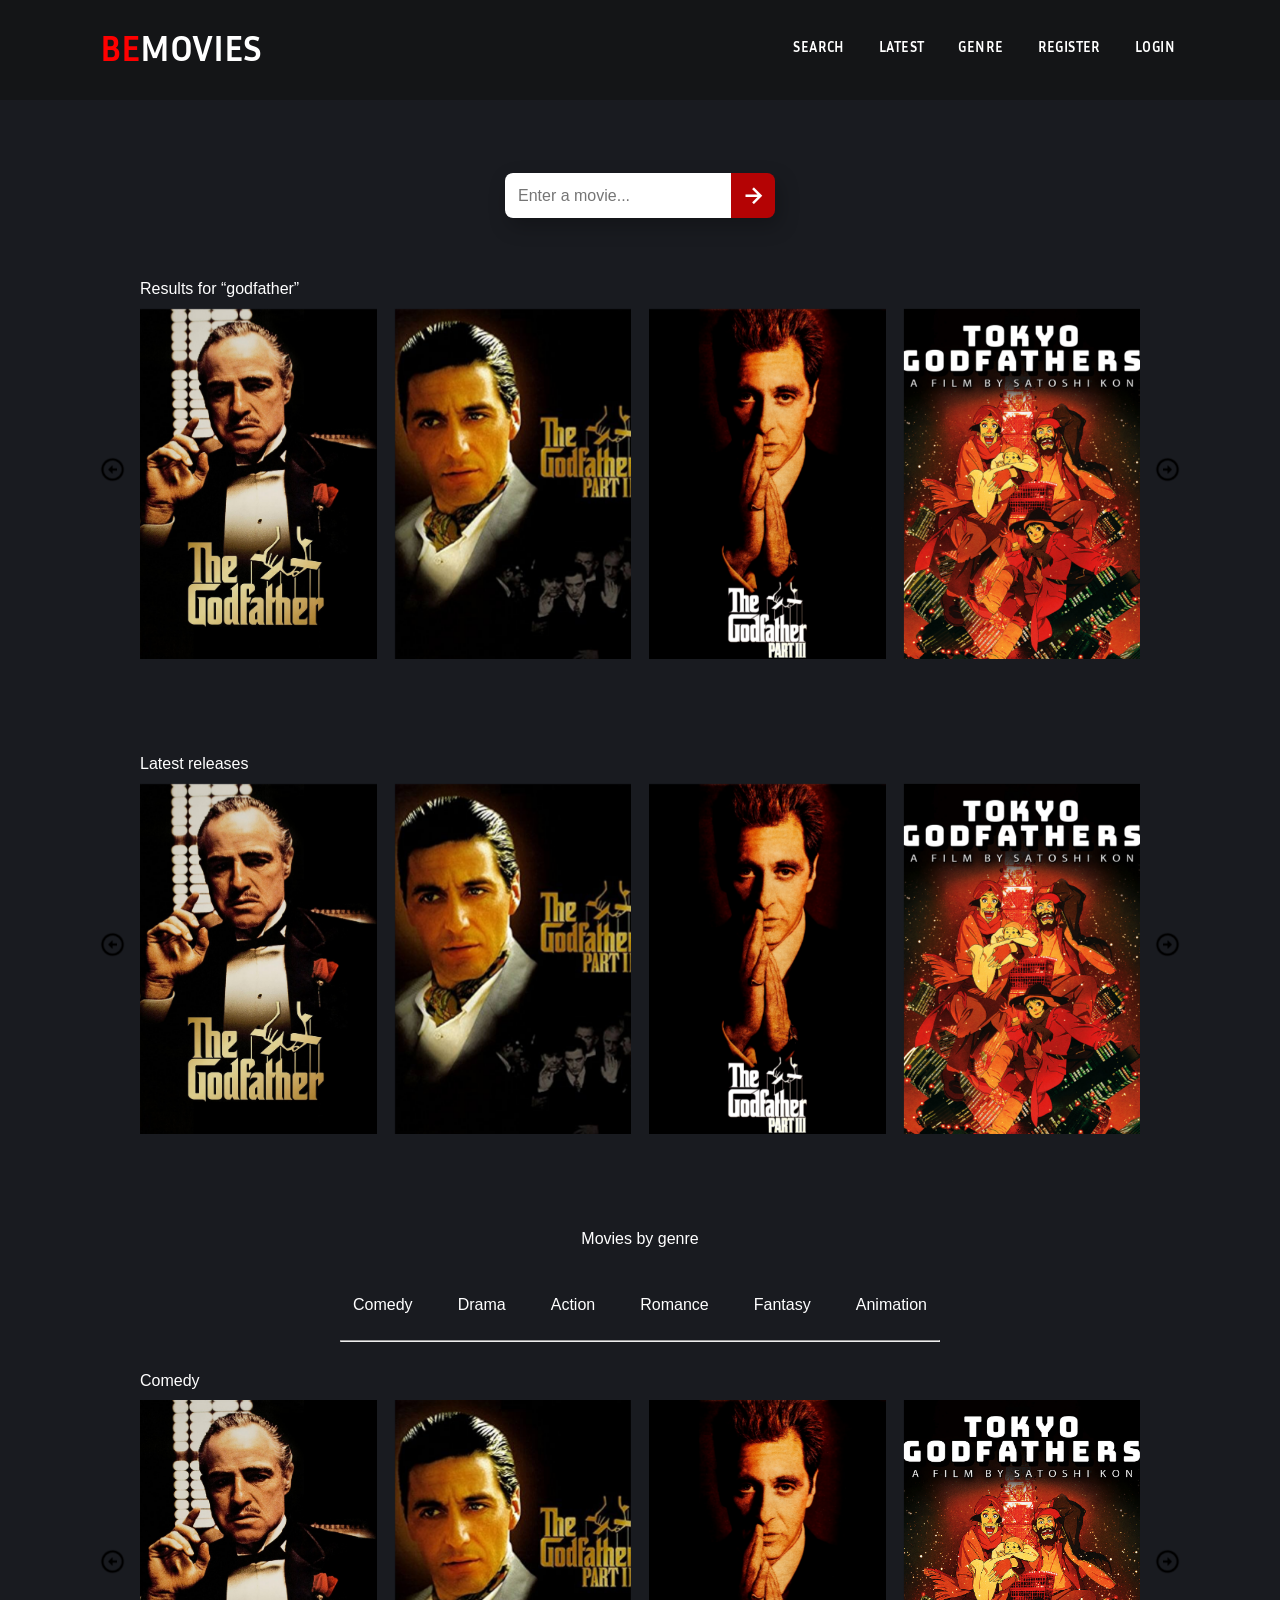
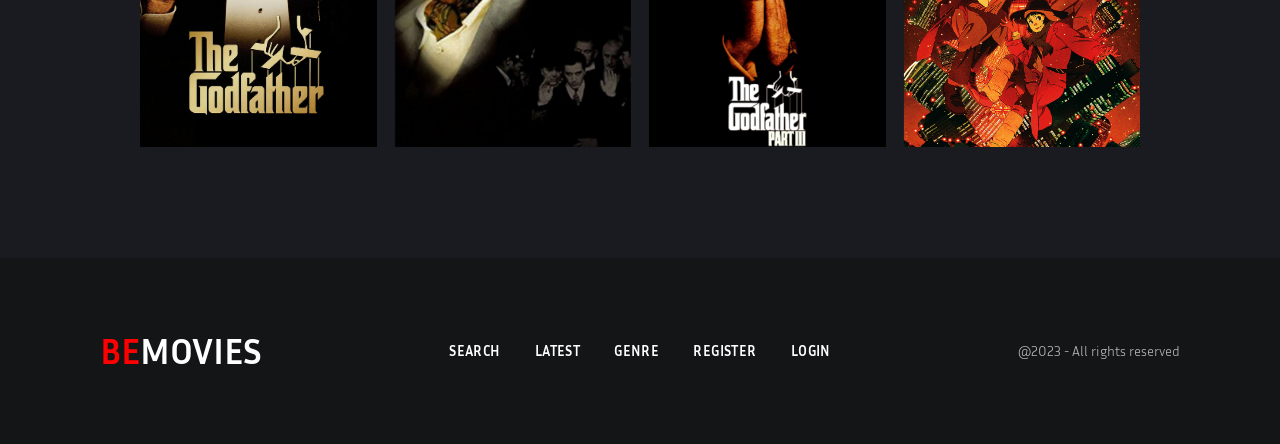
==== Antoine/index.html @ 2b1dd42c "Exo" ====
<!DOCTYPE html>
<html lang="en">
  <head>
    <meta charset="UTF-8" />
    <meta name="viewport" content="width=device-width, initial-scale=1.0" />
    <title>BeMovies</title>
    <link rel="stylesheet" href="sass/main.css" />
    <link rel='stylesheet' href='https://unpkg.com/boxicons@2.1.4/css/boxicons.min.css' />
    <link rel="stylesheet" href="https://cdn.jsdelivr.net/npm/swiper@11/swiper-bundle.min.css" />
  </head>

  <body>

    <div class="overlay-modalRegisterLogin"></div>
    <div class="overlay-modalMovie"></div>


    <section class="modalRegisterLogin">
      <div class="modalRegisterLogin__close">
        <svg xmlns="http://www.w3.org/2000/svg" fill="none" viewBox="0 0 24 24" stroke-width="1.5" stroke="currentColor" class="size-6">
          <path stroke-linecap="round" stroke-linejoin="round" d="M6 18 18 6M6 6l12 12" />
        </svg>
      </div>
      <div class="modalRegisterLogin__header">
        <div class="left">
          <button type="button" class="signup-part">signup</button>
        </div>
        <div class="right">
          <button type="button" class="login-part">login</button>
        </div>
      </div>
      <div class="modalRegisterLogin__content">
        <form action="" class="info">
          <input type="text" name="username" id="username" placeholder="Username">
          <input type="text" name="password" id="password" placeholder="Password">
          <input type="checkbox" name="remember" id="remember">
          <label for="remember">Remember me</label>
        </form>
        <button type="submit" class="login-submit">login</button>
        <a href="" class="forgot-pswd">I forgot my password</a>
        <p>Not a member yer ? <span>Sign up</span></p>
      </div>
    </section>


    <section class="modalMovie">
      <div class="modalMovie__close">
        <svg xmlns="http://www.w3.org/2000/svg" fill="none" viewBox="0 0 24 24" stroke-width="1.5" stroke="currentColor" class="size-6">
          <path stroke-linecap="round" stroke-linejoin="round" d="M6 18 18 6M6 6l12 12" />
        </svg>
      </div>
      <div class="modalMovie__content">
        <div class="modalMovie__content__image">
          <img class="imageModalMovie" src="images/1.jpg" alt="image du film cliqué">
        </div>
        <div class="modalMovie__content__info">
          <div class="modalMovie__content__info__top">
            <h3 class="titleMovie">The Godfather</h3>
            <h5 class="yearMovie">1972</h5>
            <div class="noteMovie">
              <svg class="noteMovie__star" width="21" height="21" viewBox="0 0 21 21" fill="none" xmlns="http://www.w3.org/2000/svg">
                <path d="M9.15593 1.01863C9.57965 -0.339543 11.42 -0.339543 11.8423 1.01863L13.3536 5.87324C13.4459 6.16889 13.6254 6.42651 13.8664 6.60925C14.1073 6.792 14.3975 6.89053 14.6953 6.89076H19.585C20.9536 6.89076 21.5214 8.71935 20.4155 9.55991L16.4608 12.5594C16.2193 12.7423 16.0395 13.0003 15.9472 13.2965C15.8548 13.5927 15.8547 13.9118 15.9467 14.2081L17.458 19.0627C17.8817 20.4209 16.3916 21.5519 15.2829 20.7114L11.3282 17.7119C11.087 17.529 10.7965 17.4306 10.4984 17.4306C10.2003 17.4306 9.90986 17.529 9.66863 17.7119L5.71393 20.7114C4.60661 21.5519 3.11795 20.4209 3.54026 19.0627L5.05152 14.2081C5.14357 13.9118 5.1434 13.5927 5.05105 13.2965C4.95869 13.0003 4.77888 12.7423 4.53741 12.5594L0.58412 9.56139C-0.521783 8.72083 0.0474111 6.89224 1.41461 6.89224H6.3029C6.60098 6.89232 6.89144 6.79393 7.13271 6.61116C7.37398 6.42839 7.55368 6.17061 7.64608 5.87471L9.15734 1.0201L9.15593 1.01863Z" fill="#CC0000"/>
                </svg>
              <span class="noteMovie__number">8.7</span>
            </div>
            <h4 class="genreMovie">Crime / Drama</h4>
            <p class="synopsis">Spanning the years 1945 to 1955, a chronicle of the fictional Italian-American Corleone crime family. When organized crime family patriarch, Vito Corleone barely survives an attempt on his life, his youngest son, Michael steps in to take care of the would-be killers, launching a campaign of bloody revenge.</p>
          </div>
          <div class="modalMovie__content__info__bottom">
            <h4 class="castTitle">cast :</h4>
            <p class="castMovie">Marlon Brando, Al Pacino, James Caan,
              Robert Duvall</p>
          </div>
        </div>
      </div>
    </section>


    <header>
      <section class="container">
        <div class="title">
          <h2><span class="redBE">Be</span>Movies</h2>
        </div>
        <div class="menu">
          <a href="">search</a>
          <a href="">latest</a>
          <a href="">genre</a>
          <button type="button" class="popup register">register</button>
          <button type="button" class="popup login">login</button>
        </div>
      </section>
    </header>


    <section class="container">
      <div class="search">
        <form action="" class="searchBar">
          <input
            type="search"
            name="searchMovie"
            id="searchMovie"
            placeholder="Enter a movie..."
          />
          <button type="submit" title="btn-search">
            <i class='bx bx-right-arrow-alt icon'></i>
          </button>
        </form>
      </div>
    </section>


    <section class="resultMovies-container">
      <div class="resultMovies">
        <p>Results for “godfather”</p>

        <div class="swiper-container">
          <div class="swiper-wrapper">
            <div class="swiper-slide">
                <img class="imageOpenModal" src="images/1.jpg" alt="image 1">
            </div>
            <div class="swiper-slide">
                <img class="imageOpenModal" src="images/2.jpg" alt="image 2">
            </div>
            <div class="swiper-slide">
                <img class="imageOpenModal" src="images/3.jpg" alt="image 3">
            </div>
            <div class="swiper-slide">
                <img class="imageOpenModal" src="images/4.jpg" alt="image 4">
            </div>
            <div class="swiper-slide">
                <img class="imageOpenModal" src="images/2.jpg" alt="image 2">
            </div>
            <div class="swiper-slide">
                <img class="imageOpenModal" src="images/1.jpg" alt="image 1">
            </div>
            <div class="swiper-slide">
                <img class="imageOpenModal" src="images/4.jpg" alt="image 4">
            </div>
            <div class="swiper-slide">
                <img class="imageOpenModal" src="images/3.jpg" alt="image 3">
            </div>
          </div>

          <!-- faut essayer de mettre les flèches comme icon et pas en image, comme ça on peut changer le style, couleur, etc -->
          <!-- <i class='bx bx-left-arrow-circle swiper-button-prev'></i>
          <i class='bx bx-right-arrow-circle swiper-button-next'></i> -->
          <img class="swiper-button-prev" src="images/prev.png" alt="btn prev">
          <img class="swiper-button-next" src="images/next.png" alt="btn next">

        </div>
      </div>
    </section>


    <section class="latestMovies-container">
      <div class="latestMovies">
        <p>Latest releases</p>

        <div class="swiper-container">
          <div class="swiper-wrapper">
            <div class="swiper-slide">
                <img class="imageOpenModal" src="images/1.jpg" alt="image 1">
            </div>
            <div class="swiper-slide">
                <img class="imageOpenModal" src="images/2.jpg" alt="image 2">
            </div>
            <div class="swiper-slide">
                <img class="imageOpenModal" src="images/3.jpg" alt="image 3">
            </div>
            <div class="swiper-slide">
                <img class="imageOpenModal" src="images/4.jpg" alt="image 4">
            </div>
            <div class="swiper-slide">
                <img class="imageOpenModal" src="images/2.jpg" alt="image 2">
            </div>
            <div class="swiper-slide">
                <img class="imageOpenModal" src="images/1.jpg" alt="image 1">
            </div>
            <div class="swiper-slide">
                <img class="imageOpenModal" src="images/4.jpg" alt="image 4">
            </div>
            <div class="swiper-slide">
                <img class="imageOpenModal" src="images/3.jpg" alt="image 3">
            </div>
          </div>

          <img class="swiper-button-prev" src="images/prev.png" alt="btn prev">
          <img class="swiper-button-next" src="images/next.png" alt="btn next">

        </div>
      </div>
    </section>


    <section class="genreMovies-container">
      <div class="genreMovies-top">
        <h3 class="genre-title">Movies by genre</h3>

        <div class="genre-buttons">
          <button class="btn comedy">Comedy</button>
          <button class="btn drama">Drama</button>
          <button class="btn action">Action</button>
          <button class="btn romance">Romance</button>
          <button class="btn fantasy">Fantasy</button>
          <button class="btn animation">Animation</button>
        </div>

        <hr>
      </div>

      <div class="genreMovies-bottom">
        <div class="genreMovies">
          <p>Comedy</p>

          <div class="swiper-container">
            <div class="swiper-wrapper">
              <div class="swiper-slide">
                  <img class="imageOpenModal" src="images/1.jpg" alt="image 1">
              </div>
              <div class="swiper-slide">
                  <img class="imageOpenModal" src="images/2.jpg" alt="image 2">
              </div>
              <div class="swiper-slide">
                  <img class="imageOpenModal" src="images/3.jpg" alt="image 3">
              </div>
              <div class="swiper-slide">
                  <img class="imageOpenModal" src="images/4.jpg" alt="image 4">
              </div>
              <div class="swiper-slide">
                  <img class="imageOpenModal" src="images/2.jpg" alt="image 2">
              </div>
              <div class="swiper-slide">
                  <img class="imageOpenModal" src="images/1.jpg" alt="image 1">
              </div>
              <div class="swiper-slide">
                  <img class="imageOpenModal" src="images/4.jpg" alt="image 4">
              </div>
              <div class="swiper-slide">
                  <img class="imageOpenModal" src="images/3.jpg" alt="image 3">
              </div>
            </div>

            <img class="swiper-button-prev" src="images/prev.png" alt="btn prev">
            <img class="swiper-button-next" src="images/next.png" alt="btn next">

          </div>
        </div>
      </div>
    </section>


    <footer>
      <section class="container">
        <div class="title">
          <h2><span class="redBE">Be</span>Movies</h2>
        </div>
        <div class="menu">
          <a href="">search</a>
          <a href="">latest</a>
          <a href="">genre</a>
          <a href="">register</a>
          <a href="">login</a>
        </div>
        <div class="rights">
          <p>@2023 - All rights reserved</p>
        </div>
      </section>
    </footer>


    <script src="https://cdn.jsdelivr.net/npm/swiper@11/swiper-bundle.min.js"></script>
    <script src="javascript/swiper.js"></script>
    <script src="javascript/popupRegisterLogin.js"></script>
    <script src="javascript/popupMovie.js"></script>
  </body>
</html>
---- Antoine/sass/main.css ----
@charset "UTF-8";
@import url("https://fonts.googleapis.com/css2?family=Inria+Sans:ital,wght@0,300;0,400;0,700;1,300;1,400;1,700&display=swap");
/* Suppression des marges et des espacements par défaut */
*,
*::before,
*::after {
  margin: 0;
  padding: 0;
  box-sizing: border-box;
}

/* Ajustement des éléments HTML de base */
html, body {
  height: 100%;
  font-size: 100%;
  font-family: Arial, sans-serif;
  line-height: 1.5;
}

/* Suppression des styles par défaut des listes */
ul, ol {
  list-style: none;
}

/* Suppression du soulignement par défaut des liens */
a {
  text-decoration: none;
  color: inherit;
}

/* Réinitialisation des styles de table */
table {
  border-collapse: collapse;
  border-spacing: 0;
}

/* Réinitialisation des boutons */
button {
  background: none;
  border: none;
  cursor: pointer;
}

/* Assure que les images ne débordent pas de leur conteneur */
img,
video {
  max-width: 100%;
  height: 100%;
  display: block;
  -o-object-fit: contain;
     object-fit: contain;
}

.overlay-modalRegisterLogin {
  position: fixed;
  top: 0;
  left: 0;
  width: 100vw;
  height: 100vh;
  background-color: rgba(0, 0, 0, 0.59);
  z-index: 999;
  display: none;
}

.overlay-modalMovie {
  position: fixed;
  top: 0;
  left: 0;
  width: 100vw;
  height: 100vh;
  background-color: rgba(0, 0, 0, 0.59);
  z-index: 999;
  display: none;
}

.container {
  max-width: 1080px;
  margin: 0 auto;
  display: flex;
  justify-content: space-between;
  align-items: center;
}

/* @use "../utils/index4"; */
header {
  background-color: #141517;
  height: 100px;
  padding: 26px 0;
  font-family: "Inria Sans";
}
header .title h2 {
  text-transform: uppercase;
  color: white;
  font-weight: 700;
  font-size: 36px;
  line-height: 43.16px;
  cursor: pointer;
}
header .title h2 .redBE {
  color: red;
}
header .menu {
  display: flex;
  justify-content: center;
  gap: 24px;
}
header .menu a, header .menu button {
  font-family: "Inria Sans";
  color: #FFFFFF;
  text-decoration: none;
  text-transform: uppercase;
  font-size: 14px;
  font-weight: 700;
  line-height: 16.79px;
  letter-spacing: 0.03em;
  text-align: left;
  padding: 3px 5px;
}
header .menu a:hover, header .menu button:hover {
  background-color: #CC0000;
  border-radius: 6px;
}

/* @use '../utils/mixins'; */
footer {
  background-color: #141517;
  height: 186px;
  padding: 71px 0;
  font-family: "Inria Sans";
}
footer .title h2 {
  text-transform: uppercase;
  color: white;
  font-weight: 700;
  font-size: 36px;
  line-height: 43.16px;
}
footer .title h2 .redBE {
  color: red;
}
footer .menu {
  display: flex;
  justify-content: center;
  gap: 24px;
}
footer .menu a {
  color: #FFFFFF;
  text-decoration: none;
  text-transform: uppercase;
  font-size: 14px;
  font-weight: 700;
  line-height: 16.79px;
  letter-spacing: 0.03em;
  text-align: left;
  padding: 3px 5px;
}
footer .menu a:hover {
  background-color: #CC0000;
  border-radius: 6px;
}
footer .rights {
  color: #B8B8B8;
  font-weight: 300;
  font-size: 14px;
  line-height: 16.79px;
}

body {
  width: 100vw;
  height: 100vh;
  background-color: #191B20;
}

.search {
  margin: 73px auto 61px;
}
.search .searchBar {
  display: flex;
  align-items: center;
  overflow: hidden;
  max-width: 300px;
  border-radius: 8px;
  box-shadow: 4px 8px 20px 0px rgba(0, 0, 0, 0.2509803922);
}
.search .searchBar input {
  flex: 1;
  border: none;
  background-color: white;
  font-size: 16px;
  font-weight: 400;
  line-height: 19.36px;
  text-align: left;
  color: #000000;
  padding: 13px;
  outline: none;
}
.search .searchBar button {
  background-color: rgba(204, 0, 0, 0.8705882353);
  color: white;
  font-size: 30px;
  display: flex;
  align-items: center;
  justify-content: center;
  height: 45.3px;
  width: 44px;
}
.search .searchBar button:hover {
  background-color: #fd0000;
}

.resultMovies-container {
  position: relative;
  max-width: 1080px;
  height: 380px;
  margin: 0 auto 95px;
  padding: 0 40px;
  /* border: 1px solid greenyellow; //juste pour voir */
}
.resultMovies-container .resultMovies {
  height: 100%;
  overflow: hidden;
  /* border: 1px solid blue; //juste pour voir */
}
.resultMovies-container .resultMovies p {
  color: #FFFFFF;
  margin-bottom: 10px;
  font-size: 16px;
  font-weight: 400;
  line-height: 19.36px;
  text-align: left;
}
.resultMovies-container .resultMovies .swiper-container {
  height: 100%;
  width: 100%;
  /* border: 1px solid red; //juste pour voir */
}
.resultMovies-container .resultMovies .swiper-container .swiper-slide {
  text-align: center;
  display: flex;
  justify-content: center;
  align-items: center;
  height: 100%;
  -o-object-fit: cover;
     object-fit: cover;
  cursor: pointer;
  /* border: 0.1px solid yellow; //juste pour voir */
}
.resultMovies-container .resultMovies .swiper-container .swiper-slide img {
  height: 100%;
  -o-object-fit: cover;
     object-fit: cover;
}
.resultMovies-container .resultMovies .swiper-container .swiper-button-prev {
  left: -1px;
  /* position: absolute;
  top: 50%;
  transform: translateY(-50%);
  cursor: pointer; */
}
.resultMovies-container .resultMovies .swiper-container .swiper-button-next {
  right: -1px;
  /* position: absolute;
  top: 50%;
  transform: translateY(-50%);
  cursor: pointer; */
}

.latestMovies-container {
  position: relative;
  max-width: 1080px;
  height: 380px;
  margin: 0 auto 95px;
  padding: 0 40px;
  /* border: 1px solid greenyellow; //juste pour voir */
}
.latestMovies-container .latestMovies {
  height: 100%;
  overflow: hidden;
  /* border: 1px solid blue; //juste pour voir */
}
.latestMovies-container .latestMovies p {
  color: #FFFFFF;
  margin-bottom: 10px;
  font-size: 16px;
  font-weight: 400;
  line-height: 19.36px;
  text-align: left;
}
.latestMovies-container .latestMovies .swiper-container {
  height: 100%;
  width: 100%;
  /* border: 1px solid red; //juste pour voir */
}
.latestMovies-container .latestMovies .swiper-container .swiper-slide {
  text-align: center;
  display: flex;
  justify-content: center;
  align-items: center;
  height: 100%;
  -o-object-fit: cover;
     object-fit: cover;
  cursor: pointer;
  /* border: 0.1px solid yellow; //juste pour voir */
}
.latestMovies-container .latestMovies .swiper-container .swiper-slide img {
  -o-object-fit: cover;
     object-fit: cover;
}
.latestMovies-container .latestMovies .swiper-container .swiper-button-prev {
  left: -1px;
  /* position: absolute;
  top: 50%;
  transform: translateY(-50%);
  cursor: pointer; */
}
.latestMovies-container .latestMovies .swiper-container .swiper-button-next {
  right: -1px;
  /* position: absolute;
  top: 50%;
  transform: translateY(-50%);
  cursor: pointer; */
}

.genreMovies-container {
  max-width: 1080px;
  height: 520px;
  margin: 0 auto 109px;
  /* border: 1px solid greenyellow; //juste pour voir */
}
.genreMovies-container .genreMovies-top {
  padding: 0 40px;
  /* border: 1px solid red; //juste pour voir */
}
.genreMovies-container .genreMovies-top .genre-title {
  font-size: 16px;
  font-weight: 400;
  line-height: 19.36px;
  text-align: center;
  color: #FFFFFF;
  margin-bottom: 39px;
}
.genreMovies-container .genreMovies-top .genre-buttons {
  max-width: 588px;
  margin: 0 auto 19px;
  display: flex;
  justify-content: space-between;
  align-items: center;
}
.genreMovies-container .genreMovies-top .genre-buttons .btn {
  font-size: 16px;
  font-weight: 400;
  line-height: 19.36px;
  color: #FFFFFF;
  padding: 7px;
}
.genreMovies-container .genreMovies-top .genre-buttons .btn:hover {
  background-color: #CC0000;
  box-shadow: 0px 4px 4px 0px rgba(0, 0, 0, 0.2509803922);
  border-radius: 8px;
}
.genreMovies-container .genreMovies-top hr {
  max-width: 600px;
  margin: 0 auto 29px;
  color: #FFFFFF;
}
.genreMovies-container .genreMovies-bottom {
  position: relative;
  padding: 0 40px;
  height: 380px;
  /* border: 1px solid purple; //juste pour voir */
}
.genreMovies-container .genreMovies-bottom .genreMovies {
  height: 99%;
  overflow: hidden;
  /* border: 1px solid blue; //juste pour voir */
}
.genreMovies-container .genreMovies-bottom .genreMovies p {
  color: #FFFFFF;
  margin-bottom: 10px;
  font-size: 16px;
  font-weight: 400;
  line-height: 19.36px;
  text-align: left;
}
.genreMovies-container .genreMovies-bottom .genreMovies .swiper-container {
  height: 100%;
  width: 100%;
  /* border: 1px solid red; //juste pour voir */
}
.genreMovies-container .genreMovies-bottom .genreMovies .swiper-container .swiper-slide {
  text-align: center;
  display: flex;
  justify-content: center;
  align-items: center;
  height: 100%;
  -o-object-fit: cover;
     object-fit: cover;
  cursor: pointer;
  /* border: 0.1px solid yellow; //juste pour voir */
}
.genreMovies-container .genreMovies-bottom .genreMovies .swiper-container .swiper-slide img {
  -o-object-fit: cover;
     object-fit: cover;
}
.genreMovies-container .genreMovies-bottom .genreMovies .swiper-container .swiper-button-prev {
  left: -1px;
  /* position: absolute;
  top: 50%;
  transform: translateY(-50%);
  cursor: pointer; */
}
.genreMovies-container .genreMovies-bottom .genreMovies .swiper-container .swiper-button-next {
  right: -1px;
  /* position: absolute;
  top: 50%;
  transform: translateY(-50%);
  cursor: pointer; */
}

.modalRegisterLogin {
  background-color: #1b1b1b;
  height: 610px;
  max-width: 410px;
  position: fixed;
  top: 50%;
  left: 50%;
  transform: translate(-50%, -50%);
  padding: 66px 61px;
  z-index: 1000;
  display: none;
  box-shadow: rgba(209, 32, 32, 0.486) 0px 5px 15px;
}
.modalRegisterLogin .modalRegisterLogin__close {
  position: absolute;
  top: 11px;
  left: 14px;
  cursor: pointer;
}
.modalRegisterLogin .modalRegisterLogin__close svg {
  width: 16px;
  height: 16px;
  color: #FFFFFF;
  border: 1px solid white;
  border-radius: 50%;
}
.modalRegisterLogin .modalRegisterLogin__header {
  height: 54px;
  border: 1px solid white;
  border-radius: 8px;
  padding: 10px 31px;
  margin-bottom: 54px;
  display: flex;
  justify-content: space-between;
  align-items: center;
  /* .left,
  .right {
      width: 50%;
  } */
  /* .signup-part {
      background-color: #CC0000;

      &:hover {
          background-color: #fd0000;
      }
  } */
}
.modalRegisterLogin .modalRegisterLogin__header .signup-part,
.modalRegisterLogin .modalRegisterLogin__header .login-part {
  color: #FFFFFF;
  text-transform: uppercase;
  font-family: Inria Sans;
  font-size: 24px;
  font-weight: 700;
  line-height: 28.78px;
  letter-spacing: 0.03em;
  text-align: center;
}
.modalRegisterLogin .modalRegisterLogin__header .login-part {
  background-color: #CC0000;
}
.modalRegisterLogin .modalRegisterLogin__header .login-part:hover {
  background-color: #fd0000;
}
.modalRegisterLogin .modalRegisterLogin__content #username,
.modalRegisterLogin .modalRegisterLogin__content #password {
  width: 100%;
  height: 44px;
  background-color: #FFFFFF;
  border: none;
  border-radius: 8px;
  padding: 14px 20px;
  margin-bottom: 25px;
  color: #000000;
  font-size: 16px;
  font-weight: 400;
  line-height: 19.36px;
  text-align: left;
  letter-spacing: 0.05em;
}
.modalRegisterLogin .modalRegisterLogin__content #username::-moz-placeholder, .modalRegisterLogin .modalRegisterLogin__content #password::-moz-placeholder {
  color: #000000;
}
.modalRegisterLogin .modalRegisterLogin__content #username::placeholder,
.modalRegisterLogin .modalRegisterLogin__content #password::placeholder {
  color: #000000;
}
.modalRegisterLogin .modalRegisterLogin__content #remember {
  width: 18px;
  height: 18px;
  margin-bottom: 46px;
  cursor: pointer;
}
.modalRegisterLogin .modalRegisterLogin__content label {
  color: #FFFFFF;
  font-size: 16px;
  font-weight: 400;
  line-height: 19.36px;
  text-align: left;
  padding-left: 11px;
  cursor: pointer;
}
.modalRegisterLogin .modalRegisterLogin__content .login-submit {
  width: 100%;
  height: 47px;
  background-color: #CC0000;
  border-radius: 8px;
  padding: 11px;
  margin-bottom: 30px;
  text-transform: uppercase;
  font-family: Inria Sans;
  font-size: 20px;
  font-weight: 700;
  line-height: 23.98px;
  letter-spacing: 0.03em;
  text-align: center;
  color: #FFFFFF;
}
.modalRegisterLogin .modalRegisterLogin__content .login-submit:hover {
  background-color: #fd0000;
}
.modalRegisterLogin .modalRegisterLogin__content .forgot-pswd {
  color: #CC0000;
}
.modalRegisterLogin .modalRegisterLogin__content .forgot-pswd:hover {
  color: #fd0000;
}
.modalRegisterLogin .modalRegisterLogin__content p {
  color: #FFFFFF;
  font-size: 16px;
  font-weight: 400;
  line-height: 19.36px;
  text-align: left;
  margin-top: 19px;
}
.modalRegisterLogin .modalRegisterLogin__content p span {
  color: #CC0000;
  cursor: pointer;
}
.modalRegisterLogin .modalRegisterLogin__content p span:hover {
  color: #fd0000;
}

.modalMovie {
  background-color: #000000;
  height: 526px;
  max-width: 742px;
  position: fixed;
  top: 50%;
  left: 50%;
  transform: translate(-50%, -50%);
  padding: 74px 79px;
  z-index: 1000;
  display: none;
  box-shadow: rgba(129, 36, 36, 0.35) 0px 5px 15px;
  /* overflow: auto; */
}
.modalMovie .modalMovie__close {
  position: absolute;
  top: 11px;
  left: 14px;
  cursor: pointer;
}
.modalMovie .modalMovie__close svg {
  width: 16px;
  height: 16px;
  color: #FFFFFF;
  border: 1px solid white;
  border-radius: 50%;
}
.modalMovie .modalMovie__content {
  display: grid;
  grid-template-columns: 1fr 1fr;
}
.modalMovie .modalMovie__content .modalMovie__content__image {
  border: 1px solid #FFFFFF;
  height: 350px;
  max-width: 234px;
}
.modalMovie .modalMovie__content .modalMovie__content__image img {
  -o-object-fit: cover;
     object-fit: cover;
}
.modalMovie .modalMovie__content .modalMovie__content__info .modalMovie__content__info__top {
  padding-bottom: 29px;
}
.modalMovie .modalMovie__content .modalMovie__content__info .modalMovie__content__info__top .titleMovie {
  text-transform: uppercase;
  color: #CC0000;
  font-family: Inria Sans;
  font-size: 20px;
  font-weight: 700;
  line-height: 23.98px;
  letter-spacing: 0.03em;
  text-align: left;
}
.modalMovie .modalMovie__content .modalMovie__content__info .modalMovie__content__info__top .yearMovie {
  color: #E9E9E9;
  font-family: Inria Sans;
  font-size: 14px;
  font-weight: 700;
  line-height: 16.79px;
  letter-spacing: 0.03em;
  text-align: left;
  padding-bottom: 11px;
}
.modalMovie .modalMovie__content .modalMovie__content__info .modalMovie__content__info__top .noteMovie {
  padding-bottom: 12px;
}
.modalMovie .modalMovie__content .modalMovie__content__info .modalMovie__content__info__top .noteMovie .noteMovie__star {
  height: 21px;
  width: 21px;
}
.modalMovie .modalMovie__content .modalMovie__content__info .modalMovie__content__info__top .noteMovie .noteMovie__number {
  color: #CC0000;
  font-size: 20px;
  font-weight: 700;
  line-height: 24.2px;
  text-align: center;
}
.modalMovie .modalMovie__content .modalMovie__content__info .modalMovie__content__info__top .genreMovie {
  text-transform: uppercase;
  color: #E9E9E9;
  font-family: Inria Sans;
  font-size: 14px;
  font-weight: 700;
  line-height: 16.79px;
  letter-spacing: 0.03em;
  text-align: left;
  padding-bottom: 13px;
}
.modalMovie .modalMovie__content .modalMovie__content__info .modalMovie__content__info__top .synopsis {
  color: #FFFFFF;
  font-family: Inria Sans;
  font-size: 16px;
  font-weight: 200;
  line-height: 24px;
  letter-spacing: 0.03em;
  text-align: left;
}
.modalMovie .modalMovie__content .modalMovie__content__info .modalMovie__content__info__bottom {
  display: grid;
  grid-template-columns: 1fr 4fr;
}
.modalMovie .modalMovie__content .modalMovie__content__info .modalMovie__content__info__bottom .castTitle {
  text-transform: uppercase;
  color: #E9E9E9;
  font-family: Inria Sans;
  font-size: 14px;
  font-weight: 700;
  line-height: 16.79px;
  letter-spacing: 0.03em;
  text-align: left;
}
.modalMovie .modalMovie__content .modalMovie__content__info .modalMovie__content__info__bottom .castMovie {
  color: #E9E9E9;
  font-family: Inria Sans;
  font-size: 14px;
  font-weight: 200;
  line-height: 16.79px;
  letter-spacing: 0.03em;
  text-align: left;
}

/* Mixin pour le header et le footer */
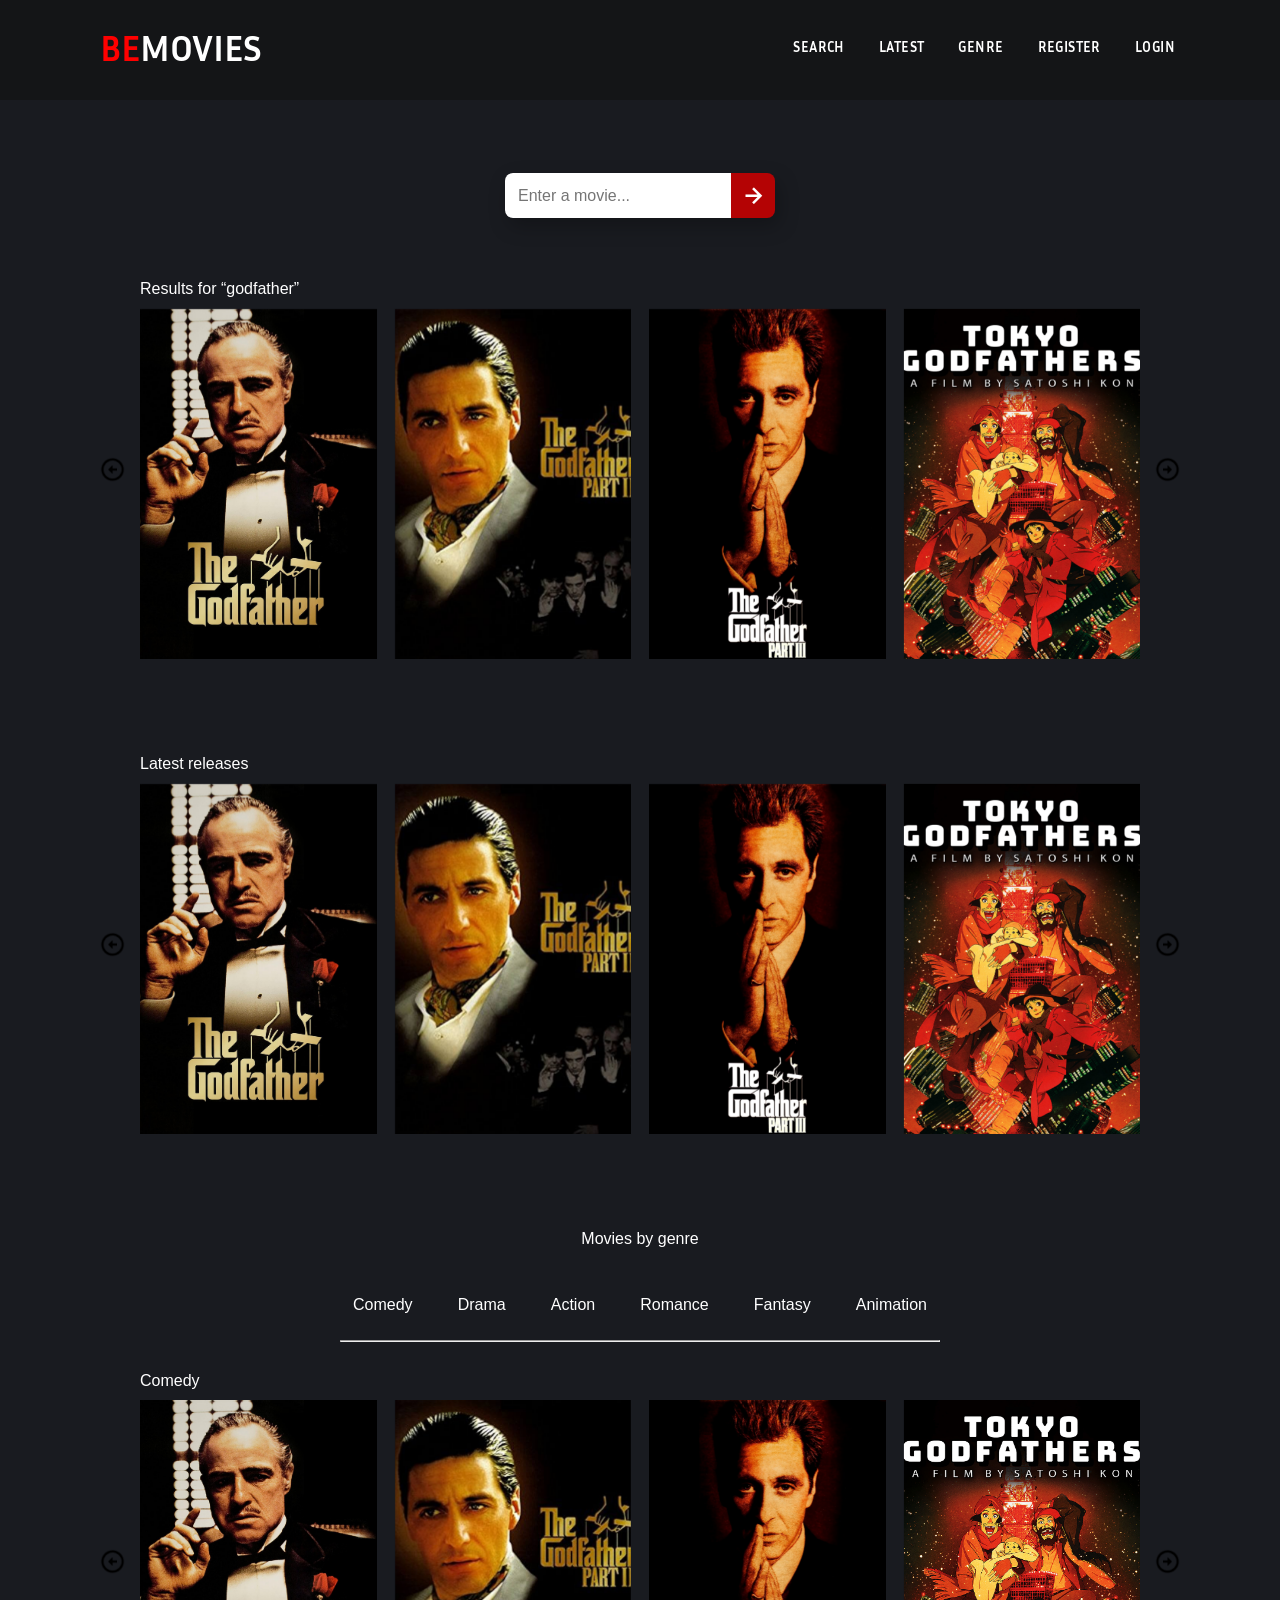
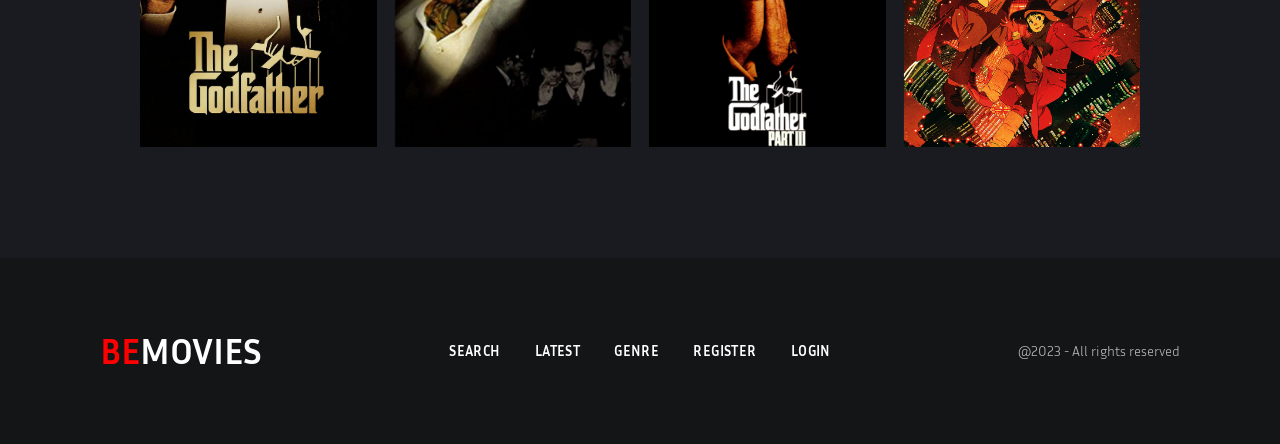
==== commit fb89e118: "maj" ====
--- a/Antoine/index.html
+++ b/Antoine/index.html
@@ -117,6 +117,19 @@
           <div class="swiper-wrapper">
             <div class="swiper-slide">
                 <img class="imageOpenModal" src="images/1.jpg" alt="image 1">
+                <div class="hoverImage">
+                  <div class="hoverImageContent">
+                      <h1>Goku</h1>
+                      <h2>year</h2>
+                      <h3>Anime</h3>
+                      <div>
+                        <svg class="noteMovie__star" width="21" height="21" viewBox="0 0 21 21" fill="none" xmlns="http://www.w3.org/2000/svg">
+                          <path d="M9.15593 1.01863C9.57965 -0.339543 11.42 -0.339543 11.8423 1.01863L13.3536 5.87324C13.4459 6.16889 13.6254 6.42651 13.8664 6.60925C14.1073 6.792 14.3975 6.89053 14.6953 6.89076H19.585C20.9536 6.89076 21.5214 8.71935 20.4155 9.55991L16.4608 12.5594C16.2193 12.7423 16.0395 13.0003 15.9472 13.2965C15.8548 13.5927 15.8547 13.9118 15.9467 14.2081L17.458 19.0627C17.8817 20.4209 16.3916 21.5519 15.2829 20.7114L11.3282 17.7119C11.087 17.529 10.7965 17.4306 10.4984 17.4306C10.2003 17.4306 9.90986 17.529 9.66863 17.7119L5.71393 20.7114C4.60661 21.5519 3.11795 20.4209 3.54026 19.0627L5.05152 14.2081C5.14357 13.9118 5.1434 13.5927 5.05105 13.2965C4.95869 13.0003 4.77888 12.7423 4.53741 12.5594L0.58412 9.56139C-0.521783 8.72083 0.0474111 6.89224 1.41461 6.89224H6.3029C6.60098 6.89232 6.89144 6.79393 7.13271 6.61116C7.37398 6.42839 7.55368 6.17061 7.64608 5.87471L9.15734 1.0201L9.15593 1.01863Z" fill="#CC0000"/>
+                          </svg>
+                          <h4>10</h4>
+                      </div>
+                  </div>
+                </div>
             </div>
             <div class="swiper-slide">
                 <img class="imageOpenModal" src="images/2.jpg" alt="image 2">
--- a/Antoine/sass/main.css
+++ b/Antoine/sass/main.css
@@ -235,6 +235,7 @@
   /* border: 1px solid red; //juste pour voir */
 }
 .resultMovies-container .resultMovies .swiper-container .swiper-slide {
+  position: relative;
   text-align: center;
   display: flex;
   justify-content: center;
@@ -249,6 +250,50 @@
   height: 100%;
   -o-object-fit: cover;
      object-fit: cover;
+}
+.resultMovies-container .resultMovies .swiper-container .swiper-slide .hoverImage {
+  opacity: 0;
+  position: absolute;
+  top: 0;
+  left: -5%;
+  transform: translateX(7.2%);
+  width: 234px;
+  height: 351px;
+  background: rgba(0, 0, 0, 0.9);
+}
+.resultMovies-container .resultMovies .swiper-container .swiper-slide .hoverImage:hover {
+  opacity: 1;
+}
+.resultMovies-container .resultMovies .swiper-container .swiper-slide .hoverImage .hoverImageContent {
+  display: flex;
+  flex-direction: column;
+  justify-content: center;
+  align-items: center;
+  row-gap: 23px;
+  width: 100%;
+  height: 100%;
+  color: white;
+}
+.resultMovies-container .resultMovies .swiper-container .swiper-slide .hoverImage .hoverImageContent h1, .resultMovies-container .resultMovies .swiper-container .swiper-slide .hoverImage .hoverImageContent h2 {
+  font-size: 20px;
+  font-weight: 700;
+  line-height: 24.2px;
+}
+.resultMovies-container .resultMovies .swiper-container .swiper-slide .hoverImage .hoverImageContent h3 {
+  font-size: 14px;
+  font-weight: 500;
+  line-height: 16.94px;
+}
+.resultMovies-container .resultMovies .swiper-container .swiper-slide .hoverImage .hoverImageContent img {
+  width: 35px;
+  height: 34px;
+  margin-bottom: 4px;
+}
+.resultMovies-container .resultMovies .swiper-container .swiper-slide .hoverImage .hoverImageContent h4 {
+  font-size: 32px;
+  font-weight: 700;
+  line-height: 38.73px;
+  color: red;
 }
 .resultMovies-container .resultMovies .swiper-container .swiper-button-prev {
   left: -1px;
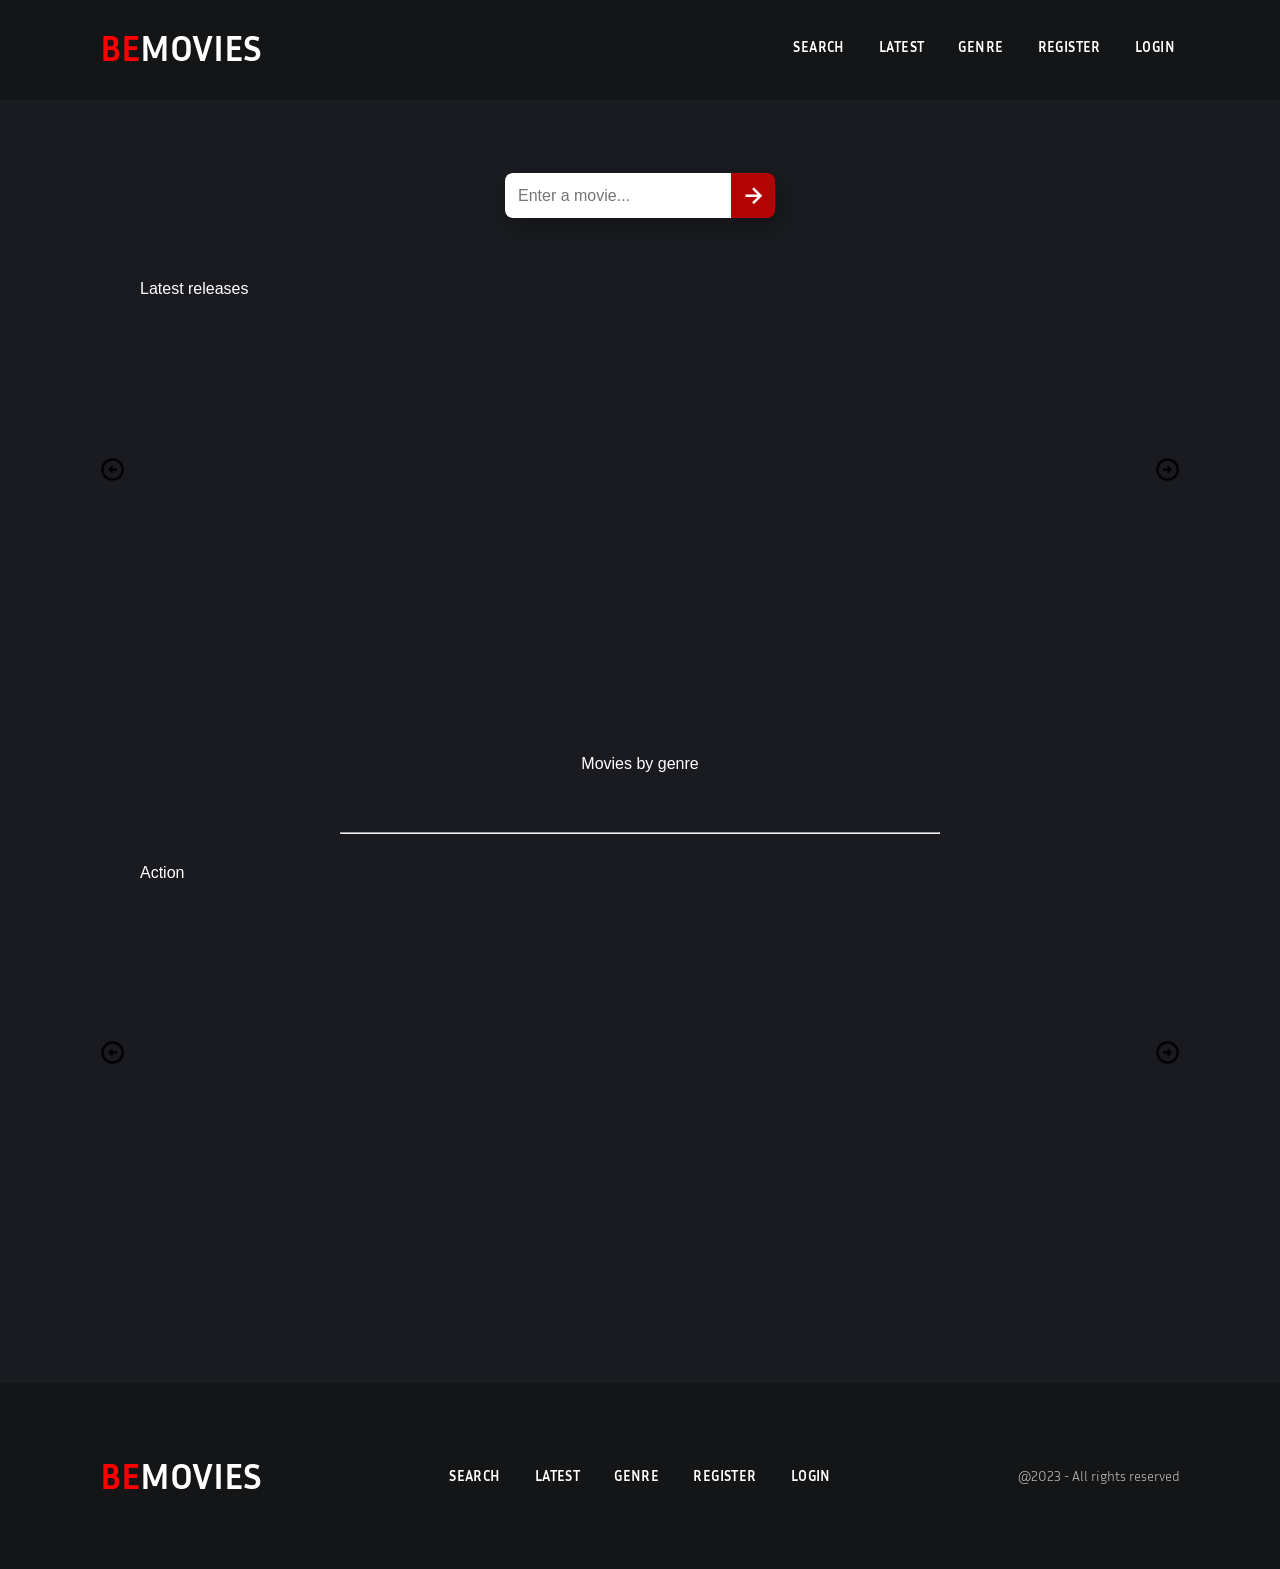
==== commit 3abc3226: "api part done" ====
--- a/Antoine/index.html
+++ b/Antoine/index.html
@@ -101,7 +101,7 @@
             id="searchMovie"
             placeholder="Enter a movie..."
           />
-          <button type="submit" title="btn-search">
+          <button class="searchButton" type="submit" title="btn-search">
             <i class='bx bx-right-arrow-alt icon'></i>
           </button>
         </form>
@@ -111,49 +111,11 @@
 
     <section class="resultMovies-container">
       <div class="resultMovies">
-        <p>Results for “godfather”</p>
+        <p class="wordSearched">Results for “godfather”</p>
 
         <div class="swiper-container">
           <div class="swiper-wrapper">
-            <div class="swiper-slide">
-                <img class="imageOpenModal" src="images/1.jpg" alt="image 1">
-                <div class="hoverImage">
-                  <div class="hoverImageContent">
-                      <h1>Goku</h1>
-                      <h2>year</h2>
-                      <h3>Anime</h3>
-                      <div>
-                        <svg class="noteMovie__star" width="21" height="21" viewBox="0 0 21 21" fill="none" xmlns="http://www.w3.org/2000/svg">
-                          <path d="M9.15593 1.01863C9.57965 -0.339543 11.42 -0.339543 11.8423 1.01863L13.3536 5.87324C13.4459 6.16889 13.6254 6.42651 13.8664 6.60925C14.1073 6.792 14.3975 6.89053 14.6953 6.89076H19.585C20.9536 6.89076 21.5214 8.71935 20.4155 9.55991L16.4608 12.5594C16.2193 12.7423 16.0395 13.0003 15.9472 13.2965C15.8548 13.5927 15.8547 13.9118 15.9467 14.2081L17.458 19.0627C17.8817 20.4209 16.3916 21.5519 15.2829 20.7114L11.3282 17.7119C11.087 17.529 10.7965 17.4306 10.4984 17.4306C10.2003 17.4306 9.90986 17.529 9.66863 17.7119L5.71393 20.7114C4.60661 21.5519 3.11795 20.4209 3.54026 19.0627L5.05152 14.2081C5.14357 13.9118 5.1434 13.5927 5.05105 13.2965C4.95869 13.0003 4.77888 12.7423 4.53741 12.5594L0.58412 9.56139C-0.521783 8.72083 0.0474111 6.89224 1.41461 6.89224H6.3029C6.60098 6.89232 6.89144 6.79393 7.13271 6.61116C7.37398 6.42839 7.55368 6.17061 7.64608 5.87471L9.15734 1.0201L9.15593 1.01863Z" fill="#CC0000"/>
-                          </svg>
-                          <h4>10</h4>
-                      </div>
-                  </div>
-                </div>
-            </div>
-            <div class="swiper-slide">
-                <img class="imageOpenModal" src="images/2.jpg" alt="image 2">
-            </div>
-            <div class="swiper-slide">
-                <img class="imageOpenModal" src="images/3.jpg" alt="image 3">
-            </div>
-            <div class="swiper-slide">
-                <img class="imageOpenModal" src="images/4.jpg" alt="image 4">
-            </div>
-            <div class="swiper-slide">
-                <img class="imageOpenModal" src="images/2.jpg" alt="image 2">
-            </div>
-            <div class="swiper-slide">
-                <img class="imageOpenModal" src="images/1.jpg" alt="image 1">
-            </div>
-            <div class="swiper-slide">
-                <img class="imageOpenModal" src="images/4.jpg" alt="image 4">
-            </div>
-            <div class="swiper-slide">
-                <img class="imageOpenModal" src="images/3.jpg" alt="image 3">
-            </div>
           </div>
-
           <!-- faut essayer de mettre les flèches comme icon et pas en image, comme ça on peut changer le style, couleur, etc -->
           <!-- <i class='bx bx-left-arrow-circle swiper-button-prev'></i>
           <i class='bx bx-right-arrow-circle swiper-button-next'></i> -->
@@ -171,35 +133,9 @@
 
         <div class="swiper-container">
           <div class="swiper-wrapper">
-            <div class="swiper-slide">
-                <img class="imageOpenModal" src="images/1.jpg" alt="image 1">
-            </div>
-            <div class="swiper-slide">
-                <img class="imageOpenModal" src="images/2.jpg" alt="image 2">
-            </div>
-            <div class="swiper-slide">
-                <img class="imageOpenModal" src="images/3.jpg" alt="image 3">
-            </div>
-            <div class="swiper-slide">
-                <img class="imageOpenModal" src="images/4.jpg" alt="image 4">
-            </div>
-            <div class="swiper-slide">
-                <img class="imageOpenModal" src="images/2.jpg" alt="image 2">
-            </div>
-            <div class="swiper-slide">
-                <img class="imageOpenModal" src="images/1.jpg" alt="image 1">
-            </div>
-            <div class="swiper-slide">
-                <img class="imageOpenModal" src="images/4.jpg" alt="image 4">
-            </div>
-            <div class="swiper-slide">
-                <img class="imageOpenModal" src="images/3.jpg" alt="image 3">
-            </div>
           </div>
-
           <img class="swiper-button-prev" src="images/prev.png" alt="btn prev">
           <img class="swiper-button-next" src="images/next.png" alt="btn next">
-
         </div>
       </div>
     </section>
@@ -210,12 +146,12 @@
         <h3 class="genre-title">Movies by genre</h3>
 
         <div class="genre-buttons">
-          <button class="btn comedy">Comedy</button>
+          <!-- <button class="btn comedy">Comedy</button>
           <button class="btn drama">Drama</button>
           <button class="btn action">Action</button>
           <button class="btn romance">Romance</button>
           <button class="btn fantasy">Fantasy</button>
-          <button class="btn animation">Animation</button>
+          <button class="btn animation">Animation</button> -->
         </div>
 
         <hr>
@@ -223,43 +159,16 @@
 
       <div class="genreMovies-bottom">
         <div class="genreMovies">
-          <p>Comedy</p>
-
+          <p class="selected-genre">Action</p>
           <div class="swiper-container">
             <div class="swiper-wrapper">
-              <div class="swiper-slide">
-                  <img class="imageOpenModal" src="images/1.jpg" alt="image 1">
-              </div>
-              <div class="swiper-slide">
-                  <img class="imageOpenModal" src="images/2.jpg" alt="image 2">
-              </div>
-              <div class="swiper-slide">
-                  <img class="imageOpenModal" src="images/3.jpg" alt="image 3">
-              </div>
-              <div class="swiper-slide">
-                  <img class="imageOpenModal" src="images/4.jpg" alt="image 4">
-              </div>
-              <div class="swiper-slide">
-                  <img class="imageOpenModal" src="images/2.jpg" alt="image 2">
-              </div>
-              <div class="swiper-slide">
-                  <img class="imageOpenModal" src="images/1.jpg" alt="image 1">
-              </div>
-              <div class="swiper-slide">
-                  <img class="imageOpenModal" src="images/4.jpg" alt="image 4">
-              </div>
-              <div class="swiper-slide">
-                  <img class="imageOpenModal" src="images/3.jpg" alt="image 3">
-              </div>
             </div>
-
             <img class="swiper-button-prev" src="images/prev.png" alt="btn prev">
             <img class="swiper-button-next" src="images/next.png" alt="btn next">
-
           </div>
         </div>
       </div>
-    </section>
+      </section>
 
 
     <footer>
@@ -285,5 +194,6 @@
     <script src="javascript/swiper.js"></script>
     <script src="javascript/popupRegisterLogin.js"></script>
     <script src="javascript/popupMovie.js"></script>
+    <script src="javascript/api.js"></script>
   </body>
 </html>
--- a/Antoine/sass/main.css
+++ b/Antoine/sass/main.css
@@ -209,6 +209,7 @@
 }
 
 .resultMovies-container {
+  display: none;
   position: relative;
   max-width: 1080px;
   height: 380px;
@@ -245,6 +246,8 @@
      object-fit: cover;
   cursor: pointer;
   /* border: 0.1px solid yellow; //juste pour voir */
+  /* code timmy */
+  /* code timmy */
 }
 .resultMovies-container .resultMovies .swiper-container .swiper-slide img {
   height: 100%;
@@ -346,10 +349,55 @@
      object-fit: cover;
   cursor: pointer;
   /* border: 0.1px solid yellow; //juste pour voir */
+  /* code timmy */
 }
 .latestMovies-container .latestMovies .swiper-container .swiper-slide img {
   -o-object-fit: cover;
      object-fit: cover;
+}
+.latestMovies-container .latestMovies .swiper-container .swiper-slide .hoverImage {
+  opacity: 0;
+  position: absolute;
+  top: 0;
+  left: -5%;
+  transform: translateX(7.2%);
+  width: 234px;
+  height: 351px;
+  background: rgba(0, 0, 0, 0.9);
+}
+.latestMovies-container .latestMovies .swiper-container .swiper-slide .hoverImage:hover {
+  opacity: 1;
+}
+.latestMovies-container .latestMovies .swiper-container .swiper-slide .hoverImage .hoverImageContent {
+  display: flex;
+  flex-direction: column;
+  justify-content: center;
+  align-items: center;
+  row-gap: 23px;
+  width: 100%;
+  height: 100%;
+  color: white;
+}
+.latestMovies-container .latestMovies .swiper-container .swiper-slide .hoverImage .hoverImageContent h1, .latestMovies-container .latestMovies .swiper-container .swiper-slide .hoverImage .hoverImageContent h2 {
+  font-size: 20px;
+  font-weight: 700;
+  line-height: 24.2px;
+}
+.latestMovies-container .latestMovies .swiper-container .swiper-slide .hoverImage .hoverImageContent h3 {
+  font-size: 14px;
+  font-weight: 500;
+  line-height: 16.94px;
+}
+.latestMovies-container .latestMovies .swiper-container .swiper-slide .hoverImage .hoverImageContent img {
+  width: 35px;
+  height: 34px;
+  margin-bottom: 4px;
+}
+.latestMovies-container .latestMovies .swiper-container .swiper-slide .hoverImage .hoverImageContent h4 {
+  font-size: 32px;
+  font-weight: 700;
+  line-height: 38.73px;
+  color: red;
 }
 .latestMovies-container .latestMovies .swiper-container .swiper-button-prev {
   left: -1px;
@@ -446,6 +494,51 @@
 .genreMovies-container .genreMovies-bottom .genreMovies .swiper-container .swiper-slide img {
   -o-object-fit: cover;
      object-fit: cover;
+}
+.genreMovies-container .genreMovies-bottom .genreMovies .swiper-container .swiper-slide .hoverImage {
+  opacity: 0;
+  position: absolute;
+  top: 0;
+  left: -5%;
+  transform: translateX(7.2%);
+  width: 234px;
+  height: 351px;
+  background: rgba(0, 0, 0, 0.9);
+  /* code timmy */
+}
+.genreMovies-container .genreMovies-bottom .genreMovies .swiper-container .swiper-slide .hoverImage:hover {
+  opacity: 1;
+}
+.genreMovies-container .genreMovies-bottom .genreMovies .swiper-container .swiper-slide .hoverImage .hoverImageContent {
+  display: flex;
+  flex-direction: column;
+  justify-content: center;
+  align-items: center;
+  row-gap: 23px;
+  width: 100%;
+  height: 100%;
+  color: white;
+}
+.genreMovies-container .genreMovies-bottom .genreMovies .swiper-container .swiper-slide .hoverImage .hoverImageContent h1, .genreMovies-container .genreMovies-bottom .genreMovies .swiper-container .swiper-slide .hoverImage .hoverImageContent h2 {
+  font-size: 20px;
+  font-weight: 700;
+  line-height: 24.2px;
+}
+.genreMovies-container .genreMovies-bottom .genreMovies .swiper-container .swiper-slide .hoverImage .hoverImageContent h3 {
+  font-size: 14px;
+  font-weight: 500;
+  line-height: 16.94px;
+}
+.genreMovies-container .genreMovies-bottom .genreMovies .swiper-container .swiper-slide .hoverImage .hoverImageContent img {
+  width: 35px;
+  height: 34px;
+  margin-bottom: 4px;
+}
+.genreMovies-container .genreMovies-bottom .genreMovies .swiper-container .swiper-slide .hoverImage .hoverImageContent h4 {
+  font-size: 32px;
+  font-weight: 700;
+  line-height: 38.73px;
+  color: red;
 }
 .genreMovies-container .genreMovies-bottom .genreMovies .swiper-container .swiper-button-prev {
   left: -1px;
@@ -617,7 +710,7 @@
   z-index: 1000;
   display: none;
   box-shadow: rgba(129, 36, 36, 0.35) 0px 5px 15px;
-  /* overflow: auto; */
+  overflow: auto;
 }
 .modalMovie .modalMovie__close {
   position: absolute;
@@ -726,4 +819,4 @@
   text-align: left;
 }
 
-/* Mixin pour le header et le footer */+/* Mixin pour le header et le footer *//*# sourceMappingURL=main.css.map */
